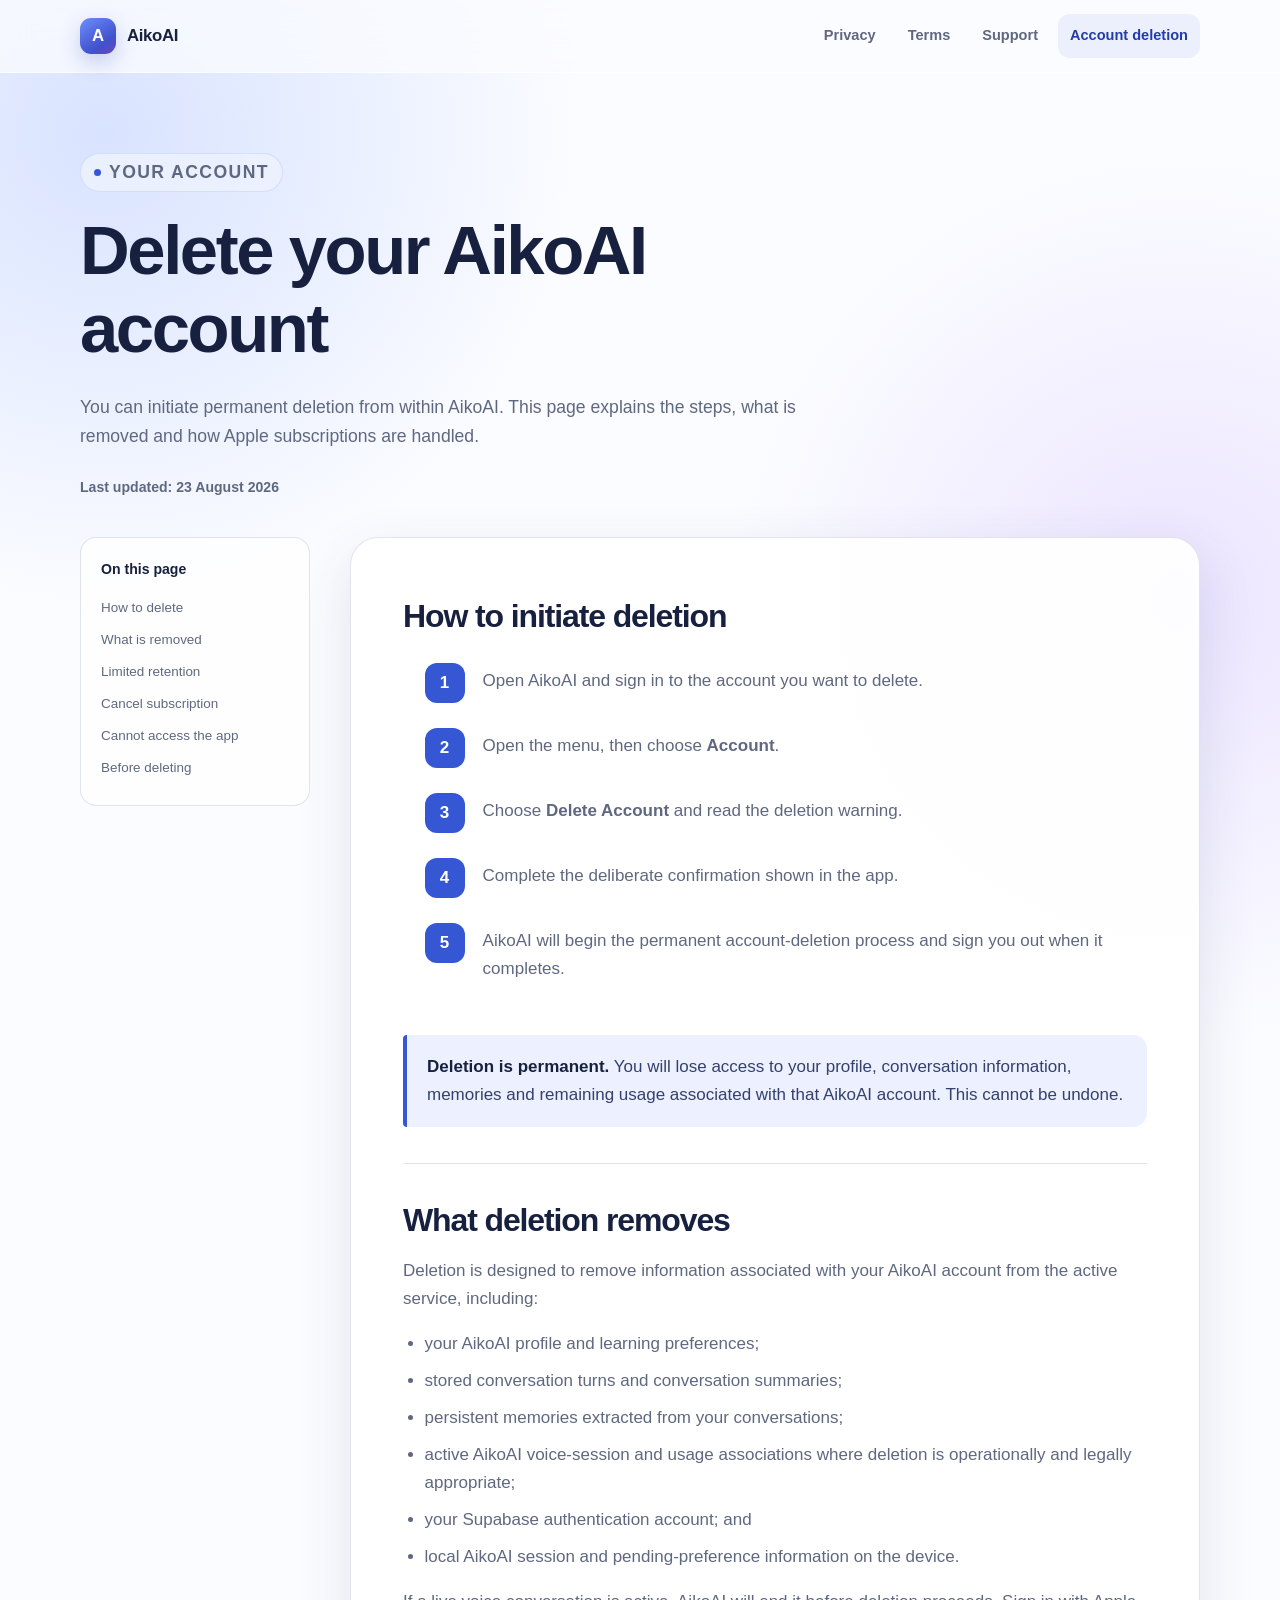
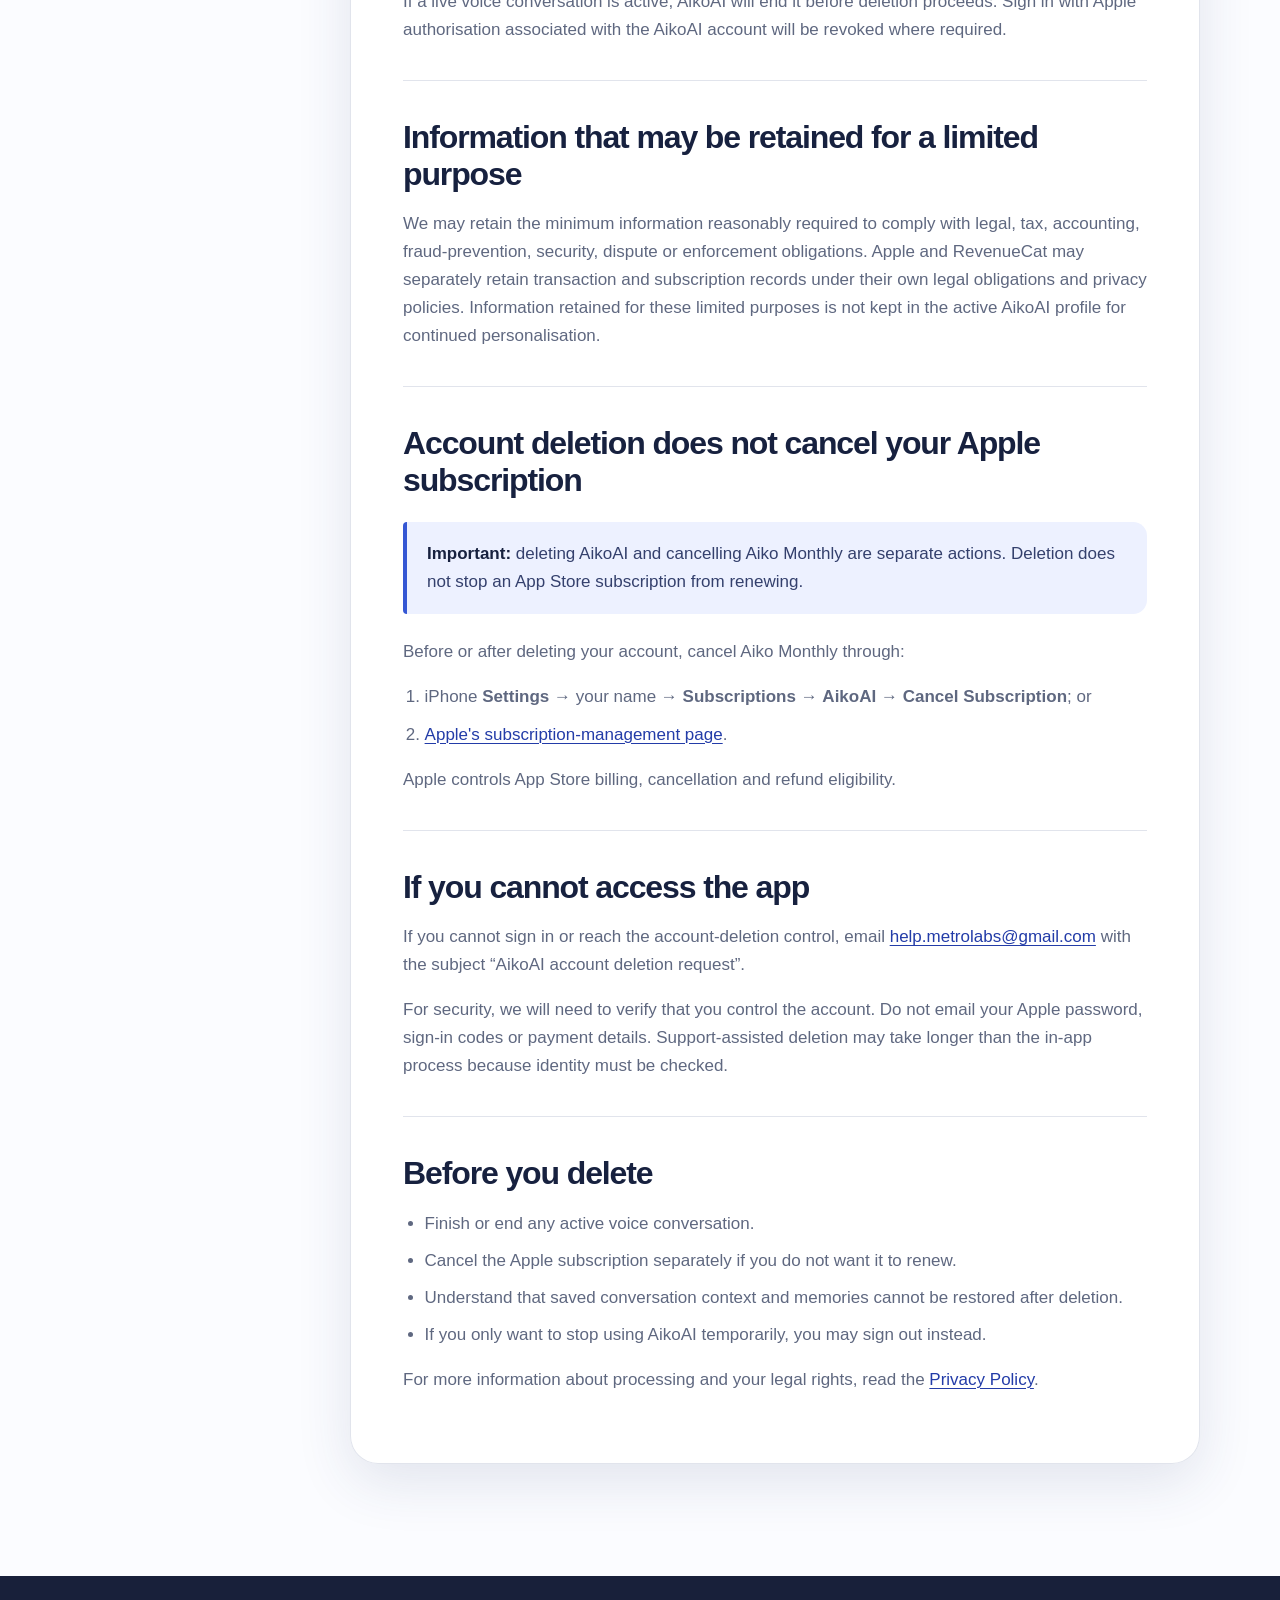
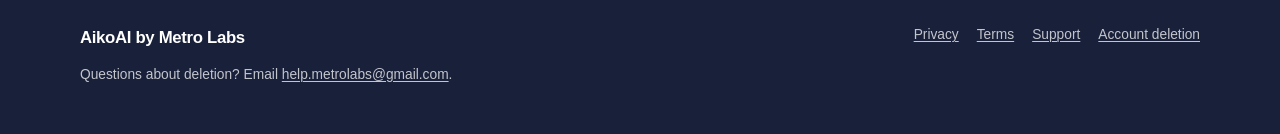
==== account-deletion/index.html @ 6e364ef8 "Add account-deletion/index.html" ====
<!doctype html>
<html lang="en-GB">
<head>
  <meta charset="utf-8">
  <meta name="viewport" content="width=device-width, initial-scale=1">
  <meta name="description" content="How to delete an AikoAI account and associated information.">
  <meta name="theme-color" content="#fbfcff">
  <title>Account deletion — AikoAI</title>
  <link rel="stylesheet" href="../assets/styles.css">
</head>
<body>
  <a class="skip-link" href="#main">Skip to main content</a>
  <header class="site-header"><div class="nav-wrap"><a class="brand" href="../" aria-label="AikoAI home"><span class="brand-mark" aria-hidden="true">A</span>AikoAI</a><nav class="site-nav" aria-label="Primary navigation"><a href="../privacy/">Privacy</a><a href="../terms/">Terms</a><a href="../support/">Support</a><a aria-current="page" href="./">Account deletion</a></nav></div></header>

  <main id="main" class="page-wrap">
    <header class="legal-hero"><p class="eyebrow">Your account</p><h1>Delete your AikoAI account</h1><p>You can initiate permanent deletion from within AikoAI. This page explains the steps, what is removed and how Apple subscriptions are handled.</p><span class="updated">Last updated: 23 August 2026</span></header>
    <div class="legal-layout">
      <nav class="contents" aria-label="Contents"><strong>On this page</strong><a href="#how">How to delete</a><a href="#removed">What is removed</a><a href="#retained">Limited retention</a><a href="#subscription">Cancel subscription</a><a href="#access">Cannot access the app</a><a href="#before">Before deleting</a></nav>
      <article class="legal-card">
        <section id="how"><h2>How to initiate deletion</h2><ol class="steps"><li>Open AikoAI and sign in to the account you want to delete.</li><li>Open the menu, then choose <strong>Account</strong>.</li><li>Choose <strong>Delete Account</strong> and read the deletion warning.</li><li>Complete the deliberate confirmation shown in the app.</li><li>AikoAI will begin the permanent account-deletion process and sign you out when it completes.</li></ol><div class="notice"><strong>Deletion is permanent.</strong> You will lose access to your profile, conversation information, memories and remaining usage associated with that AikoAI account. This cannot be undone.</div></section>

        <section id="removed"><h2>What deletion removes</h2><p>Deletion is designed to remove information associated with your AikoAI account from the active service, including:</p><ul><li>your AikoAI profile and learning preferences;</li><li>stored conversation turns and conversation summaries;</li><li>persistent memories extracted from your conversations;</li><li>active AikoAI voice-session and usage associations where deletion is operationally and legally appropriate;</li><li>your Supabase authentication account; and</li><li>local AikoAI session and pending-preference information on the device.</li></ul><p>If a live voice conversation is active, AikoAI will end it before deletion proceeds. Sign in with Apple authorisation associated with the AikoAI account will be revoked where required.</p></section>

        <section id="retained"><h2>Information that may be retained for a limited purpose</h2><p>We may retain the minimum information reasonably required to comply with legal, tax, accounting, fraud-prevention, security, dispute or enforcement obligations. Apple and RevenueCat may separately retain transaction and subscription records under their own legal obligations and privacy policies. Information retained for these limited purposes is not kept in the active AikoAI profile for continued personalisation.</p></section>

        <section id="subscription"><h2>Account deletion does not cancel your Apple subscription</h2><div class="notice"><strong>Important:</strong> deleting AikoAI and cancelling Aiko Monthly are separate actions. Deletion does not stop an App Store subscription from renewing.</div><p>Before or after deleting your account, cancel Aiko Monthly through:</p><ol><li>iPhone <strong>Settings</strong> → your name → <strong>Subscriptions</strong> → <strong>AikoAI</strong> → <strong>Cancel Subscription</strong>; or</li><li><a href="https://apps.apple.com/account/subscriptions">Apple's subscription-management page</a>.</li></ol><p>Apple controls App Store billing, cancellation and refund eligibility.</p></section>

        <section id="access"><h2>If you cannot access the app</h2><p>If you cannot sign in or reach the account-deletion control, email <a href="mailto:help.metrolabs@gmail.com?subject=AikoAI%20account%20deletion%20request">help.metrolabs@gmail.com</a> with the subject “AikoAI account deletion request”.</p><p>For security, we will need to verify that you control the account. Do not email your Apple password, sign-in codes or payment details. Support-assisted deletion may take longer than the in-app process because identity must be checked.</p></section>

        <section id="before"><h2>Before you delete</h2><ul><li>Finish or end any active voice conversation.</li><li>Cancel the Apple subscription separately if you do not want it to renew.</li><li>Understand that saved conversation context and memories cannot be restored after deletion.</li><li>If you only want to stop using AikoAI temporarily, you may sign out instead.</li></ul><p>For more information about processing and your legal rights, read the <a href="../privacy/">Privacy Policy</a>.</p></section>
      </article>
    </div>
  </main>
  <footer class="site-footer"><div class="page-wrap footer-grid"><div><a class="brand" href="../">AikoAI by Metro Labs</a><p>Questions about deletion? Email <a href="mailto:help.metrolabs@gmail.com">help.metrolabs@gmail.com</a>.</p></div><nav class="footer-links" aria-label="Footer navigation"><a href="../privacy/">Privacy</a><a href="../terms/">Terms</a><a href="../support/">Support</a><a href="./">Account deletion</a></nav></div></footer>
</body>
</html>
---- assets/styles.css ----
:root {
  color-scheme: light;
  --ink: #17213f;
  --muted: #5f6880;
  --blue: #3557d4;
  --blue-dark: #233ca8;
  --blue-soft: #edf1ff;
  --lavender: #f5f2ff;
  --surface: rgba(255, 255, 255, 0.88);
  --line: rgba(45, 63, 121, 0.14);
  --shadow: 0 18px 55px rgba(44, 54, 105, 0.12);
  --radius-large: 28px;
  --radius-medium: 20px;
  --page: 1120px;
}

* {
  box-sizing: border-box;
}

html {
  scroll-behavior: smooth;
  -webkit-text-size-adjust: 100%;
}

body {
  min-width: 320px;
  margin: 0;
  color: var(--ink);
  background:
    radial-gradient(circle at 8% 4%, rgba(188, 207, 255, 0.56), transparent 30rem),
    radial-gradient(circle at 92% 18%, rgba(218, 203, 255, 0.48), transparent 28rem),
    #fbfcff;
  font-family: -apple-system, BlinkMacSystemFont, "SF Pro Display", "SF Pro Text", "Segoe UI", sans-serif;
  font-size: 17px;
  line-height: 1.65;
  -webkit-font-smoothing: antialiased;
}

a {
  color: var(--blue-dark);
  text-decoration-thickness: 0.08em;
  text-underline-offset: 0.18em;
}

a:hover {
  color: var(--blue);
}

a:focus-visible,
button:focus-visible {
  outline: 3px solid rgba(53, 87, 212, 0.42);
  outline-offset: 4px;
  border-radius: 8px;
}

.skip-link {
  position: fixed;
  z-index: 100;
  top: 12px;
  left: 12px;
  padding: 10px 16px;
  color: #fff;
  background: var(--blue-dark);
  border-radius: 10px;
  transform: translateY(-160%);
}

.skip-link:focus {
  transform: translateY(0);
}

.site-header {
  position: sticky;
  z-index: 20;
  top: 0;
  border-bottom: 1px solid rgba(255, 255, 255, 0.7);
  background: rgba(251, 252, 255, 0.78);
  backdrop-filter: saturate(180%) blur(18px);
  -webkit-backdrop-filter: saturate(180%) blur(18px);
}

.nav-wrap,
.page-wrap {
  width: min(calc(100% - 40px), var(--page));
  margin-inline: auto;
}

.nav-wrap {
  display: flex;
  min-height: 72px;
  align-items: center;
  justify-content: space-between;
  gap: 24px;
}

.brand {
  display: inline-flex;
  align-items: center;
  gap: 11px;
  color: var(--ink);
  font-size: 1.05rem;
  font-weight: 760;
  letter-spacing: -0.02em;
  text-decoration: none;
}

.brand-mark {
  display: grid;
  width: 36px;
  height: 36px;
  place-items: center;
  color: #fff;
  background: linear-gradient(145deg, #6f8dff, #3f52cc 68%, #6d42c2);
  border-radius: 11px;
  box-shadow: 0 8px 20px rgba(61, 81, 195, 0.25);
}

.brand-mark svg {
  width: 20px;
  height: 20px;
}

.site-nav {
  display: flex;
  flex-wrap: wrap;
  align-items: center;
  justify-content: flex-end;
  gap: 8px;
}

.site-nav a {
  min-height: 44px;
  padding: 9px 12px;
  color: var(--muted);
  border-radius: 12px;
  font-size: 0.91rem;
  font-weight: 650;
  text-decoration: none;
}

.site-nav a:hover,
.site-nav a[aria-current="page"] {
  color: var(--blue-dark);
  background: rgba(53, 87, 212, 0.08);
}

.hero {
  padding: 104px 0 72px;
  text-align: center;
}

.eyebrow {
  display: inline-flex;
  align-items: center;
  gap: 8px;
  margin: 0 0 20px;
  padding: 7px 13px;
  color: var(--blue-dark);
  background: rgba(237, 241, 255, 0.9);
  border: 1px solid rgba(53, 87, 212, 0.12);
  border-radius: 999px;
  font-size: 0.78rem;
  font-weight: 760;
  letter-spacing: 0.08em;
  line-height: 1.3;
  text-transform: uppercase;
}

.eyebrow::before {
  width: 7px;
  height: 7px;
  background: var(--blue);
  border-radius: 50%;
  content: "";
}

h1,
h2,
h3 {
  margin-top: 0;
  line-height: 1.14;
  letter-spacing: -0.035em;
}

h1 {
  max-width: 850px;
  margin-right: auto;
  margin-bottom: 24px;
  margin-left: auto;
  font-size: clamp(2.75rem, 7vw, 5.25rem);
  font-weight: 820;
}

h2 {
  margin-bottom: 18px;
  font-size: clamp(1.9rem, 4vw, 3rem);
  font-weight: 790;
}

h3 {
  margin-bottom: 10px;
  font-size: 1.24rem;
  font-weight: 740;
}

.hero-copy {
  max-width: 720px;
  margin: 0 auto 32px;
  color: var(--muted);
  font-size: clamp(1.08rem, 2.1vw, 1.3rem);
}

.button-row {
  display: flex;
  flex-wrap: wrap;
  justify-content: center;
  gap: 12px;
}

.button {
  display: inline-flex;
  min-height: 48px;
  align-items: center;
  justify-content: center;
  padding: 11px 19px;
  border: 1px solid transparent;
  border-radius: 14px;
  font-weight: 720;
  text-decoration: none;
  transition: transform 160ms ease, box-shadow 160ms ease, background 160ms ease;
}

.button:hover {
  transform: translateY(-1px);
}

.button-primary {
  color: #fff;
  background: linear-gradient(145deg, #4869e8, #3048bc);
  box-shadow: 0 12px 30px rgba(49, 73, 188, 0.26);
}

.button-primary:hover {
  color: #fff;
  box-shadow: 0 15px 34px rgba(49, 73, 188, 0.32);
}

.button-secondary {
  color: var(--ink);
  background: rgba(255, 255, 255, 0.78);
  border-color: var(--line);
}

.trust-strip {
  display: grid;
  margin: 0 0 88px;
  padding: 24px;
  grid-template-columns: repeat(3, 1fr);
  background: var(--surface);
  border: 1px solid var(--line);
  border-radius: var(--radius-medium);
  box-shadow: 0 12px 35px rgba(50, 60, 110, 0.07);
}

.trust-item {
  padding: 5px 24px;
  text-align: center;
}

.trust-item + .trust-item {
  border-left: 1px solid var(--line);
}

.trust-item strong,
.trust-item span {
  display: block;
}

.trust-item strong {
  margin-bottom: 2px;
  font-size: 1.02rem;
}

.trust-item span {
  color: var(--muted);
  font-size: 0.88rem;
}

.section {
  padding: 40px 0 88px;
}

.section-heading {
  max-width: 700px;
  margin-bottom: 32px;
}

.section-heading p,
.card p,
.legal-card p,
.legal-card li,
.contact-panel p {
  color: var(--muted);
}

.card-grid {
  display: grid;
  grid-template-columns: repeat(2, minmax(0, 1fr));
  gap: 18px;
}

.card {
  display: flex;
  min-height: 230px;
  flex-direction: column;
  padding: 28px;
  background: var(--surface);
  border: 1px solid var(--line);
  border-radius: var(--radius-medium);
  box-shadow: 0 12px 34px rgba(48, 61, 117, 0.06);
  transition: transform 180ms ease, box-shadow 180ms ease;
}

.card:hover {
  transform: translateY(-3px);
  box-shadow: var(--shadow);
}

.card-icon {
  display: grid;
  width: 44px;
  height: 44px;
  margin-bottom: 22px;
  place-items: center;
  color: var(--blue-dark);
  background: var(--blue-soft);
  border-radius: 13px;
  font-size: 1.2rem;
  font-weight: 800;
}

.card p {
  margin: 0 0 20px;
}

.card-link {
  margin-top: auto;
  font-weight: 700;
}

.feature-grid {
  display: grid;
  grid-template-columns: repeat(3, minmax(0, 1fr));
  gap: 18px;
}

.feature {
  padding: 24px;
  background: rgba(245, 242, 255, 0.7);
  border: 1px solid rgba(94, 72, 168, 0.1);
  border-radius: var(--radius-medium);
}

.feature p {
  margin-bottom: 0;
  color: var(--muted);
}

.contact-panel {
  display: grid;
  padding: 40px;
  grid-template-columns: 1.5fr auto;
  align-items: center;
  gap: 32px;
  color: #fff;
  background: linear-gradient(135deg, #2f49b7, #5b4bc0);
  border-radius: var(--radius-large);
  box-shadow: 0 20px 54px rgba(55, 65, 154, 0.24);
}

.contact-panel h2,
.contact-panel p {
  color: #fff;
}

.contact-panel p {
  margin-bottom: 0;
  opacity: 0.82;
}

.contact-panel .button {
  color: var(--blue-dark);
  background: #fff;
}

.legal-hero {
  padding: 80px 0 36px;
}

.legal-hero h1 {
  max-width: 800px;
  margin-left: 0;
  font-size: clamp(2.5rem, 6vw, 4.3rem);
}

.legal-hero p {
  max-width: 720px;
  color: var(--muted);
  font-size: 1.1rem;
}

.updated {
  display: inline-block;
  margin-top: 8px;
  color: var(--muted);
  font-size: 0.88rem;
  font-weight: 650;
}

.legal-layout {
  display: grid;
  padding-bottom: 96px;
  grid-template-columns: 230px minmax(0, 1fr);
  align-items: start;
  gap: 40px;
}

.contents {
  position: sticky;
  top: 96px;
  padding: 20px;
  background: rgba(255, 255, 255, 0.74);
  border: 1px solid var(--line);
  border-radius: 16px;
}

.contents strong {
  display: block;
  margin-bottom: 10px;
  font-size: 0.88rem;
}

.contents a {
  display: block;
  padding: 5px 0;
  color: var(--muted);
  font-size: 0.84rem;
  text-decoration: none;
}

.contents a:hover {
  color: var(--blue-dark);
}

.legal-card {
  padding: clamp(24px, 5vw, 52px);
  background: rgba(255, 255, 255, 0.9);
  border: 1px solid var(--line);
  border-radius: var(--radius-large);
  box-shadow: var(--shadow);
}

.legal-card section {
  padding-top: 8px;
  scroll-margin-top: 96px;
}

.legal-card section + section {
  margin-top: 36px;
  padding-top: 38px;
  border-top: 1px solid var(--line);
}

.legal-card h2 {
  font-size: clamp(1.55rem, 3vw, 2rem);
}

.legal-card h3 {
  margin-top: 28px;
  font-size: 1.08rem;
  letter-spacing: -0.015em;
}

.legal-card ul,
.legal-card ol {
  padding-left: 1.35rem;
}

.legal-card li + li {
  margin-top: 9px;
}

.notice {
  margin: 24px 0;
  padding: 18px 20px;
  color: #34406d;
  background: var(--blue-soft);
  border-left: 4px solid var(--blue);
  border-radius: 4px 14px 14px 4px;
}

.notice strong {
  color: var(--ink);
}

.steps {
  margin: 28px 0;
  padding: 0;
  list-style: none;
  counter-reset: steps;
}

.steps li {
  position: relative;
  min-height: 48px;
  padding: 4px 0 24px 58px;
  counter-increment: steps;
}

.steps li::before {
  position: absolute;
  top: 0;
  left: 0;
  display: grid;
  width: 40px;
  height: 40px;
  place-items: center;
  color: #fff;
  background: var(--blue);
  border-radius: 12px;
  content: counter(steps);
  font-weight: 760;
}

.support-grid {
  display: grid;
  grid-template-columns: repeat(2, minmax(0, 1fr));
  gap: 16px;
}

.support-item {
  padding: 22px;
  background: #f8f9ff;
  border: 1px solid var(--line);
  border-radius: 16px;
}

.support-item p {
  margin-bottom: 0;
}

.site-footer {
  margin-top: 16px;
  padding: 48px 0;
  background: #18203a;
}

.footer-grid {
  display: grid;
  grid-template-columns: 1.4fr auto;
  gap: 40px;
}

.site-footer,
.site-footer a {
  color: rgba(255, 255, 255, 0.74);
}

.site-footer .brand {
  margin-bottom: 12px;
  color: #fff;
}

.site-footer p {
  max-width: 650px;
  margin: 0;
  font-size: 0.86rem;
}

.footer-links {
  display: flex;
  flex-wrap: wrap;
  justify-content: flex-end;
  gap: 8px 18px;
}

.footer-links a {
  font-size: 0.86rem;
}

.error-page {
  display: grid;
  min-height: calc(100vh - 73px);
  place-items: center;
  padding: 48px 20px;
  text-align: center;
}

.error-page h1 {
  margin-bottom: 12px;
  font-size: clamp(4rem, 15vw, 8rem);
}

.error-page p {
  max-width: 520px;
  margin: 0 auto 28px;
  color: var(--muted);
}

.visually-hidden {
  position: absolute !important;
  width: 1px !important;
  height: 1px !important;
  padding: 0 !important;
  margin: -1px !important;
  overflow: hidden !important;
  clip: rect(0, 0, 0, 0) !important;
  white-space: nowrap !important;
  border: 0 !important;
}

@media (max-width: 820px) {
  .nav-wrap {
    min-height: auto;
    padding: 14px 0;
    align-items: flex-start;
  }

  .site-nav {
    max-width: 58%;
  }

  .site-nav a {
    min-height: 40px;
    padding: 7px 9px;
    font-size: 0.8rem;
  }

  .hero {
    padding-top: 72px;
  }

  .feature-grid,
  .legal-layout {
    grid-template-columns: 1fr;
  }

  .contents {
    position: static;
  }

  .contact-panel {
    grid-template-columns: 1fr;
  }
}

@media (max-width: 620px) {
  body {
    font-size: 16px;
  }

  .nav-wrap,
  .page-wrap {
    width: min(calc(100% - 28px), var(--page));
  }

  .nav-wrap {
    display: block;
  }

  .site-nav {
    max-width: none;
    margin-top: 10px;
    justify-content: flex-start;
  }

  .site-nav a {
    min-height: 44px;
  }

  .hero {
    padding: 58px 0 48px;
  }

  .trust-strip,
  .card-grid,
  .support-grid,
  .footer-grid {
    grid-template-columns: 1fr;
  }

  .trust-item + .trust-item {
    border-top: 1px solid var(--line);
    border-left: 0;
  }

  .trust-item {
    padding: 16px;
  }

  .card,
  .legal-card,
  .contact-panel {
    border-radius: 20px;
  }

  .footer-links {
    justify-content: flex-start;
  }
}

@media (prefers-reduced-motion: reduce) {
  html {
    scroll-behavior: auto;
  }

  *,
  *::before,
  *::after {
    scroll-behavior: auto !important;
    transition-duration: 0.01ms !important;
    animation-duration: 0.01ms !important;
    animation-iteration-count: 1 !important;
  }
}

@media print {
  body {
    background: #fff;
    color: #000;
    font-size: 11pt;
  }

  .site-header,
  .site-footer,
  .contents,
  .button-row {
    display: none;
  }

  .legal-layout {
    display: block;
  }

  .legal-card {
    padding: 0;
    border: 0;
    box-shadow: none;
  }
}
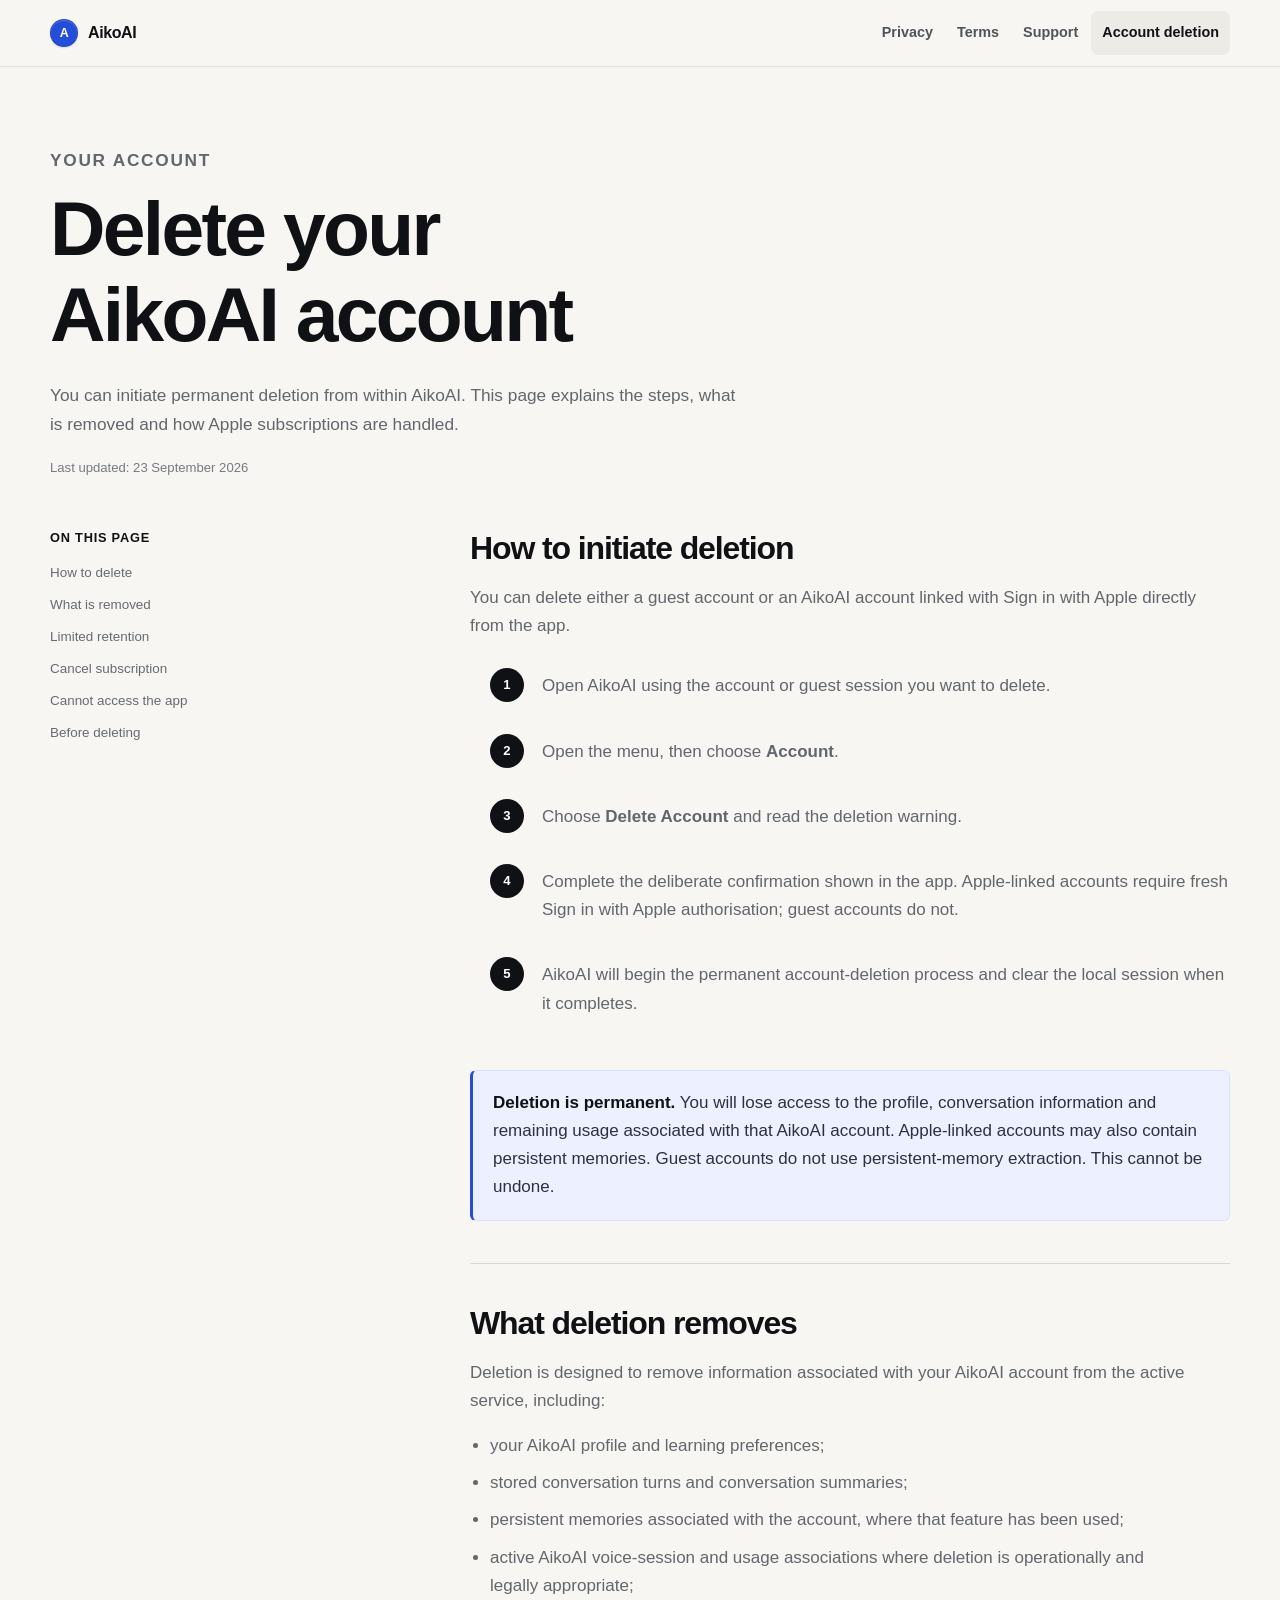
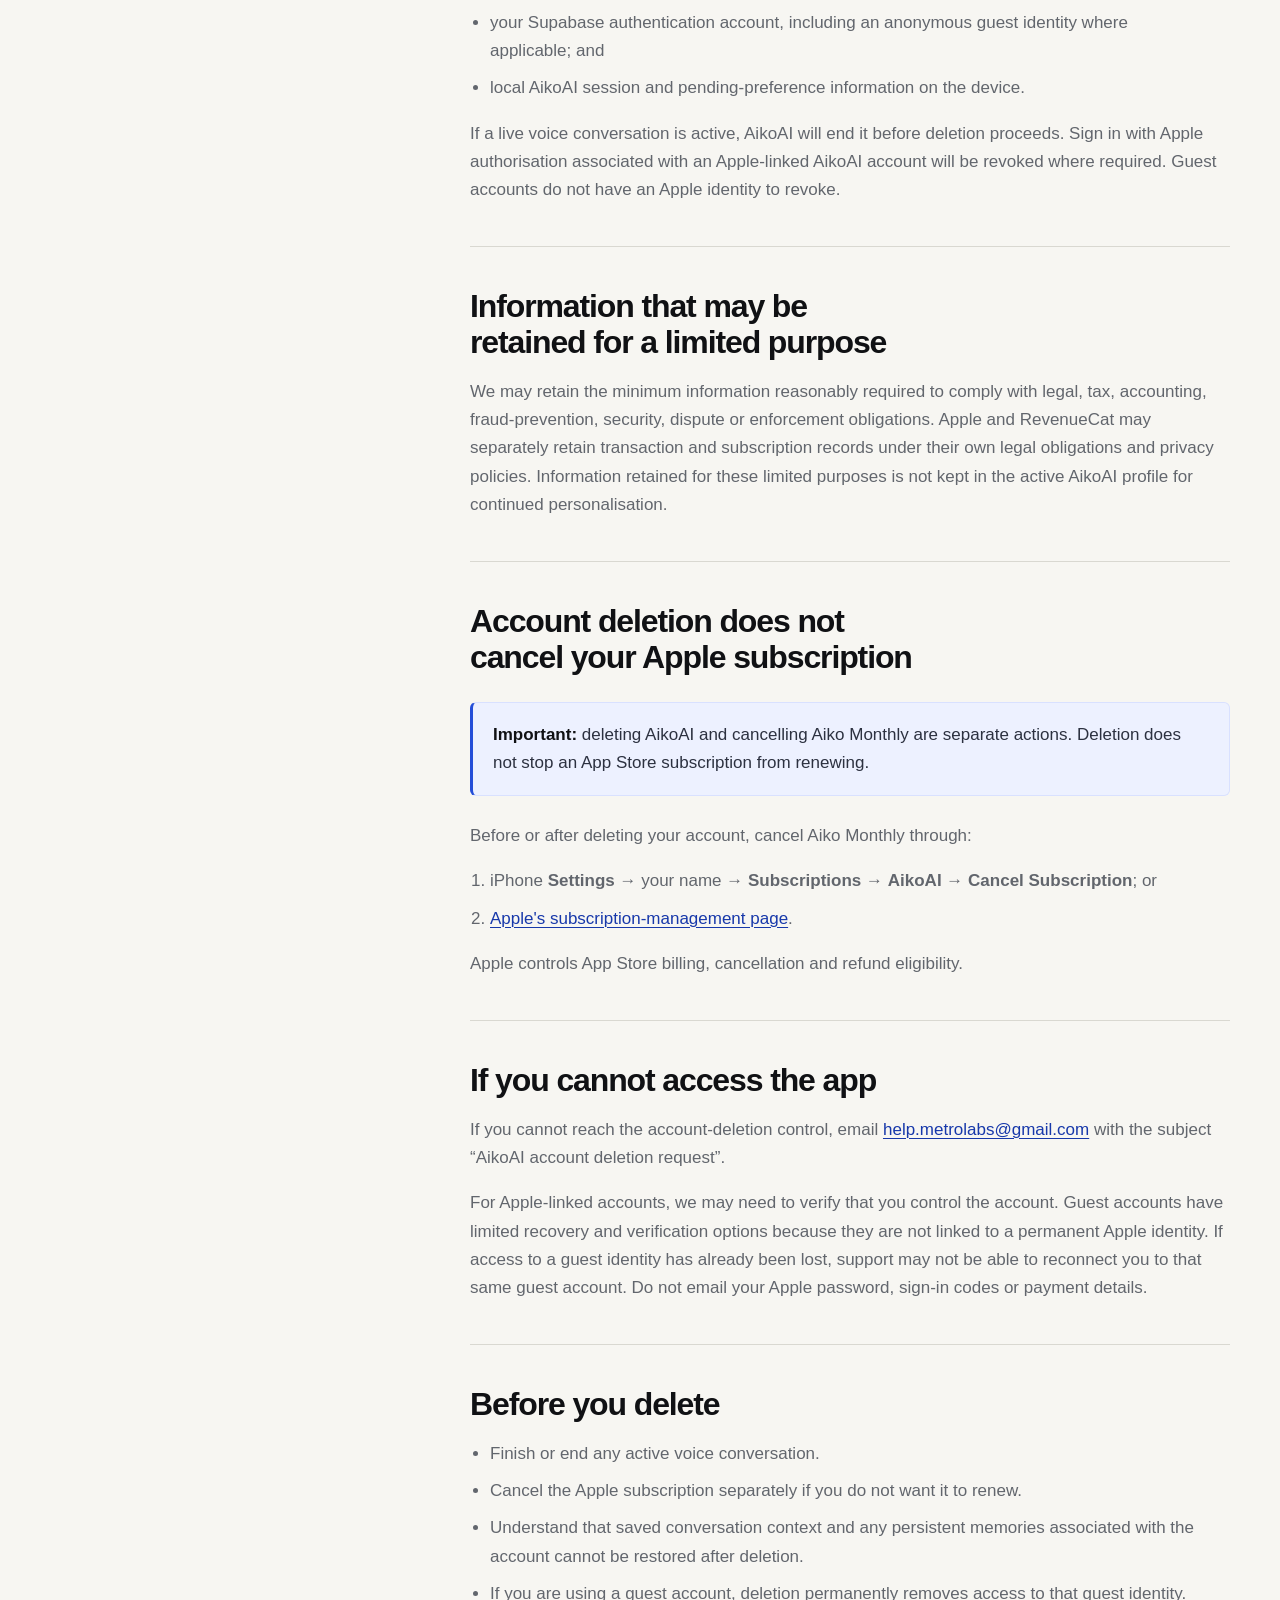
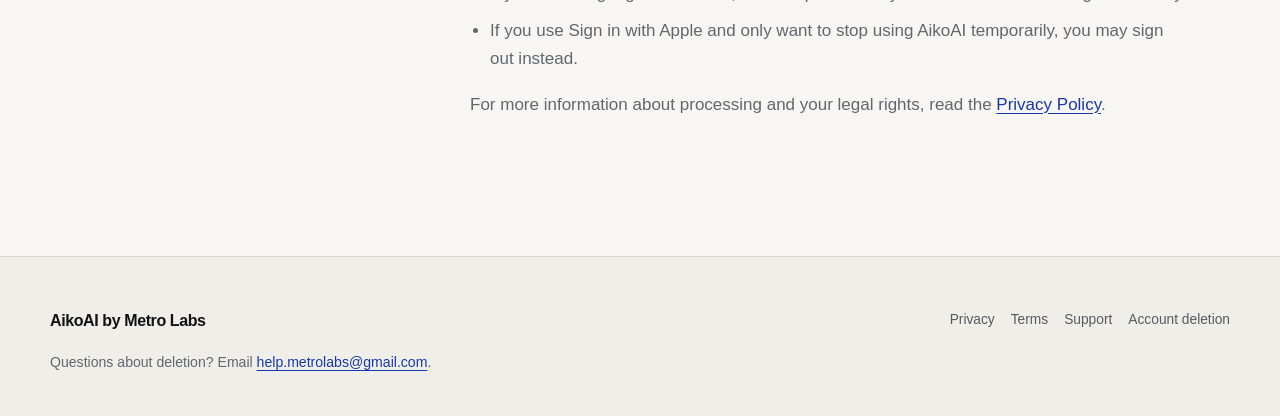
==== commit d44ebdca: "Fix guest access legal copy" ====
--- a/account-deletion/index.html
+++ b/account-deletion/index.html
@@ -13,21 +13,21 @@
   <header class="site-header"><div class="nav-wrap"><a class="brand" href="../" aria-label="AikoAI home"><span class="brand-mark" aria-hidden="true">A</span>AikoAI</a><nav class="site-nav" aria-label="Primary navigation"><a href="../privacy/">Privacy</a><a href="../terms/">Terms</a><a href="../support/">Support</a><a aria-current="page" href="./">Account deletion</a></nav></div></header>
 
   <main id="main" class="page-wrap">
-    <header class="legal-hero"><p class="eyebrow">Your account</p><h1>Delete your AikoAI account</h1><p>You can initiate permanent deletion from within AikoAI. This page explains the steps, what is removed and how Apple subscriptions are handled.</p><span class="updated">Last updated: 23 August 2026</span></header>
+    <header class="legal-hero"><p class="eyebrow">Your account</p><h1>Delete your AikoAI account</h1><p>You can initiate permanent deletion from within AikoAI. This page explains the steps, what is removed and how Apple subscriptions are handled.</p><span class="updated">Last updated: 23 September 2026</span></header>
     <div class="legal-layout">
       <nav class="contents" aria-label="Contents"><strong>On this page</strong><a href="#how">How to delete</a><a href="#removed">What is removed</a><a href="#retained">Limited retention</a><a href="#subscription">Cancel subscription</a><a href="#access">Cannot access the app</a><a href="#before">Before deleting</a></nav>
       <article class="legal-card">
-        <section id="how"><h2>How to initiate deletion</h2><ol class="steps"><li>Open AikoAI and sign in to the account you want to delete.</li><li>Open the menu, then choose <strong>Account</strong>.</li><li>Choose <strong>Delete Account</strong> and read the deletion warning.</li><li>Complete the deliberate confirmation shown in the app.</li><li>AikoAI will begin the permanent account-deletion process and sign you out when it completes.</li></ol><div class="notice"><strong>Deletion is permanent.</strong> You will lose access to your profile, conversation information, memories and remaining usage associated with that AikoAI account. This cannot be undone.</div></section>
+        <section id="how"><h2>How to initiate deletion</h2><p>You can delete either a guest account or an AikoAI account linked with Sign in with Apple directly from the app.</p><ol class="steps"><li>Open AikoAI using the account or guest session you want to delete.</li><li>Open the menu, then choose <strong>Account</strong>.</li><li>Choose <strong>Delete Account</strong> and read the deletion warning.</li><li>Complete the deliberate confirmation shown in the app. Apple-linked accounts require fresh Sign in with Apple authorisation; guest accounts do not.</li><li>AikoAI will begin the permanent account-deletion process and clear the local session when it completes.</li></ol><div class="notice"><strong>Deletion is permanent.</strong> You will lose access to the profile, conversation information and remaining usage associated with that AikoAI account. Apple-linked accounts may also contain persistent memories. Guest accounts do not use persistent-memory extraction. This cannot be undone.</div></section>
 
-        <section id="removed"><h2>What deletion removes</h2><p>Deletion is designed to remove information associated with your AikoAI account from the active service, including:</p><ul><li>your AikoAI profile and learning preferences;</li><li>stored conversation turns and conversation summaries;</li><li>persistent memories extracted from your conversations;</li><li>active AikoAI voice-session and usage associations where deletion is operationally and legally appropriate;</li><li>your Supabase authentication account; and</li><li>local AikoAI session and pending-preference information on the device.</li></ul><p>If a live voice conversation is active, AikoAI will end it before deletion proceeds. Sign in with Apple authorisation associated with the AikoAI account will be revoked where required.</p></section>
+        <section id="removed"><h2>What deletion removes</h2><p>Deletion is designed to remove information associated with your AikoAI account from the active service, including:</p><ul><li>your AikoAI profile and learning preferences;</li><li>stored conversation turns and conversation summaries;</li><li>persistent memories associated with the account, where that feature has been used;</li><li>active AikoAI voice-session and usage associations where deletion is operationally and legally appropriate;</li><li>your Supabase authentication account, including an anonymous guest identity where applicable; and</li><li>local AikoAI session and pending-preference information on the device.</li></ul><p>If a live voice conversation is active, AikoAI will end it before deletion proceeds. Sign in with Apple authorisation associated with an Apple-linked AikoAI account will be revoked where required. Guest accounts do not have an Apple identity to revoke.</p></section>
 
         <section id="retained"><h2>Information that may be retained for a limited purpose</h2><p>We may retain the minimum information reasonably required to comply with legal, tax, accounting, fraud-prevention, security, dispute or enforcement obligations. Apple and RevenueCat may separately retain transaction and subscription records under their own legal obligations and privacy policies. Information retained for these limited purposes is not kept in the active AikoAI profile for continued personalisation.</p></section>
 
         <section id="subscription"><h2>Account deletion does not cancel your Apple subscription</h2><div class="notice"><strong>Important:</strong> deleting AikoAI and cancelling Aiko Monthly are separate actions. Deletion does not stop an App Store subscription from renewing.</div><p>Before or after deleting your account, cancel Aiko Monthly through:</p><ol><li>iPhone <strong>Settings</strong> → your name → <strong>Subscriptions</strong> → <strong>AikoAI</strong> → <strong>Cancel Subscription</strong>; or</li><li><a href="https://apps.apple.com/account/subscriptions">Apple's subscription-management page</a>.</li></ol><p>Apple controls App Store billing, cancellation and refund eligibility.</p></section>
 
-        <section id="access"><h2>If you cannot access the app</h2><p>If you cannot sign in or reach the account-deletion control, email <a href="mailto:help.metrolabs@gmail.com?subject=AikoAI%20account%20deletion%20request">help.metrolabs@gmail.com</a> with the subject “AikoAI account deletion request”.</p><p>For security, we will need to verify that you control the account. Do not email your Apple password, sign-in codes or payment details. Support-assisted deletion may take longer than the in-app process because identity must be checked.</p></section>
+        <section id="access"><h2>If you cannot access the app</h2><p>If you cannot reach the account-deletion control, email <a href="mailto:help.metrolabs@gmail.com?subject=AikoAI%20account%20deletion%20request">help.metrolabs@gmail.com</a> with the subject “AikoAI account deletion request”.</p><p>For Apple-linked accounts, we may need to verify that you control the account. Guest accounts have limited recovery and verification options because they are not linked to a permanent Apple identity. If access to a guest identity has already been lost, support may not be able to reconnect you to that same guest account. Do not email your Apple password, sign-in codes or payment details.</p></section>
 
-        <section id="before"><h2>Before you delete</h2><ul><li>Finish or end any active voice conversation.</li><li>Cancel the Apple subscription separately if you do not want it to renew.</li><li>Understand that saved conversation context and memories cannot be restored after deletion.</li><li>If you only want to stop using AikoAI temporarily, you may sign out instead.</li></ul><p>For more information about processing and your legal rights, read the <a href="../privacy/">Privacy Policy</a>.</p></section>
+        <section id="before"><h2>Before you delete</h2><ul><li>Finish or end any active voice conversation.</li><li>Cancel the Apple subscription separately if you do not want it to renew.</li><li>Understand that saved conversation context and any persistent memories associated with the account cannot be restored after deletion.</li><li>If you are using a guest account, deletion permanently removes access to that guest identity.</li><li>If you use Sign in with Apple and only want to stop using AikoAI temporarily, you may sign out instead.</li></ul><p>For more information about processing and your legal rights, read the <a href="../privacy/">Privacy Policy</a>.</p></section>
       </article>
     </div>
   </main>
--- a/assets/styles.css
+++ b/assets/styles.css
@@ -1,83 +1,85 @@
 :root {
   color-scheme: light;
-  --ink: #17213f;
-  --muted: #5f6880;
-  --blue: #3557d4;
-  --blue-dark: #233ca8;
-  --blue-soft: #edf1ff;
-  --lavender: #f5f2ff;
-  --surface: rgba(255, 255, 255, 0.88);
-  --line: rgba(45, 63, 121, 0.14);
-  --shadow: 0 18px 55px rgba(44, 54, 105, 0.12);
-  --radius-large: 28px;
-  --radius-medium: 20px;
-  --page: 1120px;
-}
-
-* {
-  box-sizing: border-box;
-}
+  --bg: #f7f6f2;
+  --surface: #ffffff;
+  --ink: #101114;
+  --muted: #62666d;
+  --soft: #ecebe5;
+  --line: #d9d8d1;
+  --accent: #244ed8;
+  --accent-strong: #1738aa;
+  --accent-soft: #edf1ff;
+  --danger-soft: #fff3f1;
+  --page: 1180px;
+  --measure: 760px;
+  --radius: 10px;
+  --shadow: 0 1px 2px rgba(16, 17, 20, 0.05), 0 12px 34px rgba(16, 17, 20, 0.06);
+}
+
+* { box-sizing: border-box; }
 
 html {
   scroll-behavior: smooth;
   -webkit-text-size-adjust: 100%;
+  background: var(--bg);
 }
 
 body {
   min-width: 320px;
   margin: 0;
   color: var(--ink);
-  background:
-    radial-gradient(circle at 8% 4%, rgba(188, 207, 255, 0.56), transparent 30rem),
-    radial-gradient(circle at 92% 18%, rgba(218, 203, 255, 0.48), transparent 28rem),
-    #fbfcff;
-  font-family: -apple-system, BlinkMacSystemFont, "SF Pro Display", "SF Pro Text", "Segoe UI", sans-serif;
+  background: var(--bg);
+  font-family: -apple-system, BlinkMacSystemFont, "SF Pro Text", "Segoe UI", sans-serif;
   font-size: 17px;
-  line-height: 1.65;
+  line-height: 1.66;
   -webkit-font-smoothing: antialiased;
+  text-rendering: optimizeLegibility;
 }
 
 a {
-  color: var(--blue-dark);
-  text-decoration-thickness: 0.08em;
-  text-underline-offset: 0.18em;
-}
-
-a:hover {
-  color: var(--blue);
-}
+  color: var(--accent-strong);
+  text-decoration-thickness: .07em;
+  text-underline-offset: .18em;
+  touch-action: manipulation;
+  -webkit-tap-highlight-color: rgba(36, 78, 216, .14);
+}
+
+a:hover { color: var(--accent); }
 
 a:focus-visible,
-button:focus-visible {
-  outline: 3px solid rgba(53, 87, 212, 0.42);
-  outline-offset: 4px;
-  border-radius: 8px;
-}
+button:focus-visible,
+[tabindex]:focus-visible {
+  outline: 3px solid rgba(36, 78, 216, .42);
+  outline-offset: 3px;
+  border-radius: 4px;
+}
+
+::selection { background: #dce4ff; }
 
 .skip-link {
   position: fixed;
-  z-index: 100;
-  top: 12px;
-  left: 12px;
-  padding: 10px 16px;
+  z-index: 1000;
+  top: max(12px, env(safe-area-inset-top));
+  left: max(12px, env(safe-area-inset-left));
+  padding: 10px 14px;
   color: #fff;
-  background: var(--blue-dark);
-  border-radius: 10px;
+  background: var(--ink);
+  border-radius: 6px;
   transform: translateY(-160%);
-}
-
-.skip-link:focus {
-  transform: translateY(0);
-}
+  transition: transform 120ms ease-out;
+}
+
+.skip-link:focus { transform: translateY(0); }
 
 .site-header {
   position: sticky;
-  z-index: 20;
+  z-index: 40;
   top: 0;
-  border-bottom: 1px solid rgba(255, 255, 255, 0.7);
-  background: rgba(251, 252, 255, 0.78);
-  backdrop-filter: saturate(180%) blur(18px);
-  -webkit-backdrop-filter: saturate(180%) blur(18px);
+  padding-top: env(safe-area-inset-top);
+  background: rgba(247, 246, 242, .94);
+  border-bottom: 1px solid rgba(16, 17, 20, .09);
+  backdrop-filter: blur(14px) saturate(130%);
+  -webkit-backdrop-filter: blur(14px) saturate(130%);
 }
 
 .nav-wrap,
@@ -88,7 +90,7 @@
 
 .nav-wrap {
   display: flex;
-  min-height: 72px;
+  min-height: 66px;
   align-items: center;
   justify-content: space-between;
   gap: 24px;
@@ -96,413 +98,374 @@
 
 .brand {
   display: inline-flex;
+  min-height: 44px;
   align-items: center;
-  gap: 11px;
-  color: var(--ink);
-  font-size: 1.05rem;
+  gap: 10px;
+  color: var(--ink);
+  font-size: 1rem;
   font-weight: 760;
-  letter-spacing: -0.02em;
+  letter-spacing: -.025em;
   text-decoration: none;
-}
+  white-space: nowrap;
+}
+
+.brand:hover { color: var(--ink); }
 
 .brand-mark {
   display: grid;
-  width: 36px;
-  height: 36px;
+  width: 28px;
+  height: 28px;
+  flex: 0 0 28px;
   place-items: center;
   color: #fff;
-  background: linear-gradient(145deg, #6f8dff, #3f52cc 68%, #6d42c2);
-  border-radius: 11px;
-  box-shadow: 0 8px 20px rgba(61, 81, 195, 0.25);
-}
-
-.brand-mark svg {
-  width: 20px;
-  height: 20px;
-}
+  background: var(--accent);
+  border: 1px solid rgba(0, 0, 0, .08);
+  border-radius: 50%;
+  box-shadow: 0 1px 2px rgba(16, 17, 20, .12), inset 0 1px 0 rgba(255, 255, 255, .2);
+  font-size: .78rem;
+  font-weight: 800;
+}
+
+.brand-mark svg { width: 16px; height: 16px; }
 
 .site-nav {
   display: flex;
+  min-width: 0;
   flex-wrap: wrap;
   align-items: center;
   justify-content: flex-end;
-  gap: 8px;
+  gap: 2px;
 }
 
 .site-nav a {
+  display: inline-flex;
   min-height: 44px;
-  padding: 9px 12px;
-  color: var(--muted);
-  border-radius: 12px;
-  font-size: 0.91rem;
-  font-weight: 650;
+  align-items: center;
+  padding: 8px 11px;
+  color: #50545b;
+  border-radius: 7px;
+  font-size: .9rem;
+  font-weight: 620;
   text-decoration: none;
+  transition: color 120ms ease, background-color 120ms ease;
 }
 
 .site-nav a:hover,
 .site-nav a[aria-current="page"] {
-  color: var(--blue-dark);
-  background: rgba(53, 87, 212, 0.08);
+  color: var(--ink);
+  background: #ecebe6;
 }
 
 .hero {
-  padding: 104px 0 72px;
-  text-align: center;
+  max-width: 900px;
+  padding: 112px 0 82px;
+  margin-inline: auto;
+  text-align: left;
 }
 
 .eyebrow {
-  display: inline-flex;
-  align-items: center;
-  gap: 8px;
-  margin: 0 0 20px;
-  padding: 7px 13px;
-  color: var(--blue-dark);
-  background: rgba(237, 241, 255, 0.9);
-  border: 1px solid rgba(53, 87, 212, 0.12);
-  border-radius: 999px;
-  font-size: 0.78rem;
+  display: block;
+  margin: 0 0 18px;
+  padding: 0;
+  color: var(--accent-strong);
+  background: transparent;
+  border: 0;
+  border-radius: 0;
+  font-size: .78rem;
   font-weight: 760;
-  letter-spacing: 0.08em;
+  letter-spacing: .1em;
   line-height: 1.3;
   text-transform: uppercase;
 }
 
-.eyebrow::before {
-  width: 7px;
-  height: 7px;
-  background: var(--blue);
-  border-radius: 50%;
-  content: "";
-}
-
-h1,
-h2,
+.eyebrow::before { display: none; }
+
+h1, h2, h3 {
+  margin-top: 0;
+  color: var(--ink);
+  line-height: 1.12;
+  letter-spacing: -.035em;
+  text-wrap: balance;
+}
+
+h1 {
+  max-width: 900px;
+  margin: 0 0 24px;
+  font-size: clamp(3rem, 7.5vw, 6.2rem);
+  font-weight: 760;
+}
+
+h2 {
+  margin-bottom: 16px;
+  font-size: clamp(1.75rem, 3vw, 2.55rem);
+  font-weight: 730;
+}
+
 h3 {
-  margin-top: 0;
-  line-height: 1.14;
-  letter-spacing: -0.035em;
-}
-
-h1 {
-  max-width: 850px;
-  margin-right: auto;
-  margin-bottom: 24px;
-  margin-left: auto;
-  font-size: clamp(2.75rem, 7vw, 5.25rem);
-  font-weight: 820;
-}
-
-h2 {
-  margin-bottom: 18px;
-  font-size: clamp(1.9rem, 4vw, 3rem);
-  font-weight: 790;
-}
-
-h3 {
-  margin-bottom: 10px;
-  font-size: 1.24rem;
-  font-weight: 740;
-}
+  margin-bottom: 8px;
+  font-size: 1.08rem;
+  font-weight: 720;
+  letter-spacing: -.02em;
+}
+
+p, li { text-wrap: pretty; }
 
 .hero-copy {
   max-width: 720px;
-  margin: 0 auto 32px;
+  margin: 0 0 34px;
   color: var(--muted);
-  font-size: clamp(1.08rem, 2.1vw, 1.3rem);
+  font-size: clamp(1.1rem, 2.2vw, 1.34rem);
 }
 
 .button-row {
   display: flex;
   flex-wrap: wrap;
-  justify-content: center;
-  gap: 12px;
+  justify-content: flex-start;
+  gap: 10px;
 }
 
 .button {
   display: inline-flex;
-  min-height: 48px;
+  min-height: 46px;
   align-items: center;
   justify-content: center;
-  padding: 11px 19px;
-  border: 1px solid transparent;
-  border-radius: 14px;
-  font-weight: 720;
+  padding: 10px 16px;
+  color: var(--ink);
+  background: var(--surface);
+  border: 1px solid #cfcfc8;
+  border-radius: 8px;
+  box-shadow: 0 1px 2px rgba(16, 17, 20, .05);
+  font-size: .95rem;
+  font-weight: 680;
   text-decoration: none;
-  transition: transform 160ms ease, box-shadow 160ms ease, background 160ms ease;
+  transition: background-color 120ms ease, border-color 120ms ease, color 120ms ease, transform 120ms ease;
 }
 
 .button:hover {
+  color: var(--ink);
+  background: #f0efea;
+  border-color: #bdbdb6;
   transform: translateY(-1px);
 }
 
 .button-primary {
   color: #fff;
-  background: linear-gradient(145deg, #4869e8, #3048bc);
-  box-shadow: 0 12px 30px rgba(49, 73, 188, 0.26);
+  background: var(--ink);
+  border-color: var(--ink);
 }
 
 .button-primary:hover {
   color: #fff;
-  box-shadow: 0 15px 34px rgba(49, 73, 188, 0.32);
-}
-
-.button-secondary {
-  color: var(--ink);
-  background: rgba(255, 255, 255, 0.78);
-  border-color: var(--line);
-}
-
-.trust-strip {
-  display: grid;
-  margin: 0 0 88px;
-  padding: 24px;
-  grid-template-columns: repeat(3, 1fr);
-  background: var(--surface);
-  border: 1px solid var(--line);
-  border-radius: var(--radius-medium);
-  box-shadow: 0 12px 35px rgba(50, 60, 110, 0.07);
-}
-
-.trust-item {
-  padding: 5px 24px;
-  text-align: center;
-}
-
-.trust-item + .trust-item {
-  border-left: 1px solid var(--line);
-}
-
-.trust-item strong,
-.trust-item span {
-  display: block;
-}
-
-.trust-item strong {
-  margin-bottom: 2px;
-  font-size: 1.02rem;
-}
-
-.trust-item span {
-  color: var(--muted);
-  font-size: 0.88rem;
-}
+  background: #27292e;
+  border-color: #27292e;
+}
+
+.button-secondary { background: transparent; }
 
 .section {
-  padding: 40px 0 88px;
+  padding: 30px 0 82px;
+  border-top: 1px solid var(--line);
 }
 
 .section-heading {
-  max-width: 700px;
-  margin-bottom: 32px;
+  max-width: var(--measure);
+  margin-bottom: 28px;
 }
 
 .section-heading p,
 .card p,
+.feature p,
 .legal-card p,
 .legal-card li,
-.contact-panel p {
-  color: var(--muted);
-}
+.contact-panel p,
+.site-footer p { color: var(--muted); }
+
+.trust-strip {
+  display: grid;
+  margin: 0 0 78px;
+  padding: 0;
+  grid-template-columns: repeat(3, 1fr);
+  background: transparent;
+  border: 0;
+  border-top: 1px solid var(--line);
+  border-bottom: 1px solid var(--line);
+  border-radius: 0;
+  box-shadow: none;
+}
+
+.trust-item { padding: 20px 22px; text-align: left; }
+.trust-item:first-child { padding-left: 0; }
+.trust-item + .trust-item { border-left: 1px solid var(--line); }
+.trust-item strong, .trust-item span { display: block; }
+.trust-item strong { margin-bottom: 2px; font-size: .98rem; }
+.trust-item span { color: var(--muted); font-size: .88rem; }
 
 .card-grid {
   display: grid;
-  grid-template-columns: repeat(2, minmax(0, 1fr));
-  gap: 18px;
+  grid-template-columns: 1fr;
+  gap: 0;
+  border-top: 1px solid var(--line);
 }
 
 .card {
-  display: flex;
-  min-height: 230px;
-  flex-direction: column;
-  padding: 28px;
-  background: var(--surface);
-  border: 1px solid var(--line);
-  border-radius: var(--radius-medium);
-  box-shadow: 0 12px 34px rgba(48, 61, 117, 0.06);
-  transition: transform 180ms ease, box-shadow 180ms ease;
-}
-
-.card:hover {
-  transform: translateY(-3px);
-  box-shadow: var(--shadow);
-}
-
-.card-icon {
-  display: grid;
-  width: 44px;
-  height: 44px;
-  margin-bottom: 22px;
-  place-items: center;
-  color: var(--blue-dark);
-  background: var(--blue-soft);
-  border-radius: 13px;
-  font-size: 1.2rem;
-  font-weight: 800;
-}
-
-.card p {
-  margin: 0 0 20px;
-}
-
-.card-link {
-  margin-top: auto;
-  font-weight: 700;
-}
+  display: grid;
+  min-height: 0;
+  padding: 24px 0;
+  grid-template-columns: minmax(0, 180px) minmax(0, 1fr) auto;
+  align-items: start;
+  gap: 24px;
+  background: transparent;
+  border: 0;
+  border-bottom: 1px solid var(--line);
+  border-radius: 0;
+  box-shadow: none;
+}
+
+.card:hover { transform: none; box-shadow: none; }
+.card-icon { display: none; }
+.card h3 { margin: 0; font-size: 1rem; }
+.card p { margin: 0; max-width: 650px; }
+.card-link { margin: 0; white-space: nowrap; font-weight: 680; }
 
 .feature-grid {
   display: grid;
   grid-template-columns: repeat(3, minmax(0, 1fr));
-  gap: 18px;
+  gap: 0;
+  border-top: 1px solid var(--line);
+  border-bottom: 1px solid var(--line);
 }
 
 .feature {
-  padding: 24px;
-  background: rgba(245, 242, 255, 0.7);
-  border: 1px solid rgba(94, 72, 168, 0.1);
-  border-radius: var(--radius-medium);
-}
-
-.feature p {
-  margin-bottom: 0;
-  color: var(--muted);
-}
+  padding: 24px 24px 24px 0;
+  background: transparent;
+  border: 0;
+  border-radius: 0;
+}
+
+.feature + .feature { padding-left: 24px; border-left: 1px solid var(--line); }
+.feature p { margin-bottom: 0; }
 
 .contact-panel {
   display: grid;
-  padding: 40px;
-  grid-template-columns: 1.5fr auto;
+  padding: 30px 0;
+  grid-template-columns: 1fr auto;
   align-items: center;
   gap: 32px;
-  color: #fff;
-  background: linear-gradient(135deg, #2f49b7, #5b4bc0);
-  border-radius: var(--radius-large);
-  box-shadow: 0 20px 54px rgba(55, 65, 154, 0.24);
-}
-
-.contact-panel h2,
-.contact-panel p {
-  color: #fff;
-}
-
-.contact-panel p {
-  margin-bottom: 0;
-  opacity: 0.82;
-}
-
-.contact-panel .button {
-  color: var(--blue-dark);
-  background: #fff;
-}
+  color: var(--ink);
+  background: transparent;
+  border-top: 1px solid var(--line);
+  border-bottom: 1px solid var(--line);
+  border-radius: 0;
+  box-shadow: none;
+}
+
+.contact-panel h2 { margin-bottom: 8px; color: var(--ink); }
+.contact-panel p { margin: 0; color: var(--muted); opacity: 1; }
+.contact-panel .button { color: #fff; background: var(--ink); border-color: var(--ink); }
 
 .legal-hero {
-  padding: 80px 0 36px;
+  max-width: 900px;
+  padding: 82px 0 46px;
 }
 
 .legal-hero h1 {
-  max-width: 800px;
+  max-width: 900px;
   margin-left: 0;
-  font-size: clamp(2.5rem, 6vw, 4.3rem);
+  font-size: clamp(2.8rem, 6vw, 5.2rem);
 }
 
 .legal-hero p {
-  max-width: 720px;
+  max-width: 700px;
+  margin-bottom: 14px;
   color: var(--muted);
-  font-size: 1.1rem;
+  font-size: 1.08rem;
 }
 
 .updated {
   display: inline-block;
-  margin-top: 8px;
-  color: var(--muted);
-  font-size: 0.88rem;
-  font-weight: 650;
+  margin-top: 4px;
+  color: #767a81;
+  font-size: .82rem;
+  font-variant-numeric: tabular-nums;
 }
 
 .legal-layout {
   display: grid;
-  padding-bottom: 96px;
-  grid-template-columns: 230px minmax(0, 1fr);
+  padding-bottom: 100px;
+  grid-template-columns: 220px minmax(0, var(--measure));
+  justify-content: space-between;
   align-items: start;
-  gap: 40px;
+  gap: 72px;
 }
 
 .contents {
   position: sticky;
-  top: 96px;
-  padding: 20px;
-  background: rgba(255, 255, 255, 0.74);
-  border: 1px solid var(--line);
-  border-radius: 16px;
+  top: 88px;
+  padding: 0;
+  background: transparent;
+  border: 0;
+  border-radius: 0;
 }
 
 .contents strong {
   display: block;
   margin-bottom: 10px;
-  font-size: 0.88rem;
+  color: var(--ink);
+  font-size: .8rem;
+  letter-spacing: .06em;
+  text-transform: uppercase;
 }
 
 .contents a {
   display: block;
+  min-height: 32px;
   padding: 5px 0;
-  color: var(--muted);
-  font-size: 0.84rem;
+  color: #666a71;
+  font-size: .84rem;
+  line-height: 1.45;
   text-decoration: none;
-}
-
-.contents a:hover {
-  color: var(--blue-dark);
-}
+  transition: color 120ms ease;
+}
+
+.contents a:hover { color: var(--ink); }
 
 .legal-card {
-  padding: clamp(24px, 5vw, 52px);
-  background: rgba(255, 255, 255, 0.9);
-  border: 1px solid var(--line);
-  border-radius: var(--radius-large);
-  box-shadow: var(--shadow);
+  min-width: 0;
+  padding: 0;
+  background: transparent;
+  border: 0;
+  border-radius: 0;
+  box-shadow: none;
 }
 
 .legal-card section {
-  padding-top: 8px;
+  padding-top: 4px;
   scroll-margin-top: 96px;
 }
 
 .legal-card section + section {
-  margin-top: 36px;
-  padding-top: 38px;
-  border-top: 1px solid var(--line);
-}
-
-.legal-card h2 {
-  font-size: clamp(1.55rem, 3vw, 2rem);
-}
-
-.legal-card h3 {
-  margin-top: 28px;
-  font-size: 1.08rem;
-  letter-spacing: -0.015em;
-}
-
-.legal-card ul,
-.legal-card ol {
-  padding-left: 1.35rem;
-}
-
-.legal-card li + li {
-  margin-top: 9px;
-}
+  margin-top: 42px;
+  padding-top: 42px;
+  border-top: 1px solid var(--line);
+}
+
+.legal-card h2 { font-size: clamp(1.5rem, 3vw, 2rem); }
+.legal-card h3 { margin-top: 28px; font-size: 1rem; letter-spacing: -.015em; }
+.legal-card ul, .legal-card ol { padding-left: 1.25rem; }
+.legal-card li + li { margin-top: 9px; }
+.legal-card a { overflow-wrap: anywhere; }
 
 .notice {
-  margin: 24px 0;
+  margin: 26px 0;
   padding: 18px 20px;
-  color: #34406d;
-  background: var(--blue-soft);
-  border-left: 4px solid var(--blue);
-  border-radius: 4px 14px 14px 4px;
-}
-
-.notice strong {
-  color: var(--ink);
-}
+  color: #2c3140;
+  background: var(--accent-soft);
+  border: 1px solid #d9e1ff;
+  border-left: 3px solid var(--accent);
+  border-radius: 6px;
+}
+
+.notice strong { color: var(--ink); }
 
 .steps {
   margin: 28px 0;
@@ -513,8 +476,8 @@
 
 .steps li {
   position: relative;
-  min-height: 48px;
-  padding: 4px 0 24px 58px;
+  min-height: 44px;
+  padding: 4px 0 24px 52px;
   counter-increment: steps;
 }
 
@@ -523,229 +486,128 @@
   top: 0;
   left: 0;
   display: grid;
-  width: 40px;
-  height: 40px;
+  width: 34px;
+  height: 34px;
   place-items: center;
   color: #fff;
-  background: var(--blue);
-  border-radius: 12px;
+  background: var(--ink);
+  border-radius: 50%;
   content: counter(steps);
+  font-size: .82rem;
   font-weight: 760;
+  font-variant-numeric: tabular-nums;
 }
 
 .support-grid {
   display: grid;
-  grid-template-columns: repeat(2, minmax(0, 1fr));
-  gap: 16px;
+  grid-template-columns: 1fr;
+  gap: 0;
+  border-top: 1px solid var(--line);
 }
 
 .support-item {
-  padding: 22px;
-  background: #f8f9ff;
-  border: 1px solid var(--line);
-  border-radius: 16px;
-}
-
-.support-item p {
-  margin-bottom: 0;
-}
+  padding: 20px 0;
+  background: transparent;
+  border: 0;
+  border-bottom: 1px solid var(--line);
+  border-radius: 0;
+}
+
+.support-item p { margin-bottom: 0; }
 
 .site-footer {
-  margin-top: 16px;
-  padding: 48px 0;
-  background: #18203a;
+  margin-top: 20px;
+  padding: 42px 0 calc(42px + env(safe-area-inset-bottom));
+  color: var(--ink);
+  background: #efeee9;
+  border-top: 1px solid var(--line);
 }
 
 .footer-grid {
   display: grid;
-  grid-template-columns: 1.4fr auto;
+  grid-template-columns: minmax(0, 1fr) auto;
   gap: 40px;
-}
-
-.site-footer,
-.site-footer a {
-  color: rgba(255, 255, 255, 0.74);
-}
-
-.site-footer .brand {
-  margin-bottom: 12px;
-  color: #fff;
-}
-
-.site-footer p {
-  max-width: 650px;
-  margin: 0;
-  font-size: 0.86rem;
-}
+  align-items: start;
+}
+
+.site-footer .brand { color: var(--ink); }
+.site-footer p { max-width: 660px; margin: 8px 0 0; font-size: .88rem; }
 
 .footer-links {
   display: flex;
   flex-wrap: wrap;
   justify-content: flex-end;
-  gap: 8px 18px;
+  gap: 4px 16px;
 }
 
 .footer-links a {
-  font-size: 0.86rem;
-}
-
-.error-page {
-  display: grid;
-  min-height: calc(100vh - 73px);
-  place-items: center;
-  padding: 48px 20px;
-  text-align: center;
-}
-
-.error-page h1 {
-  margin-bottom: 12px;
-  font-size: clamp(4rem, 15vw, 8rem);
-}
-
-.error-page p {
-  max-width: 520px;
-  margin: 0 auto 28px;
-  color: var(--muted);
-}
-
-.visually-hidden {
-  position: absolute !important;
-  width: 1px !important;
-  height: 1px !important;
-  padding: 0 !important;
-  margin: -1px !important;
-  overflow: hidden !important;
-  clip: rect(0, 0, 0, 0) !important;
-  white-space: nowrap !important;
-  border: 0 !important;
-}
-
-@media (max-width: 820px) {
-  .nav-wrap {
-    min-height: auto;
-    padding: 14px 0;
-    align-items: flex-start;
-  }
-
-  .site-nav {
-    max-width: 58%;
-  }
-
-  .site-nav a {
-    min-height: 40px;
-    padding: 7px 9px;
-    font-size: 0.8rem;
-  }
-
-  .hero {
-    padding-top: 72px;
-  }
-
-  .feature-grid,
-  .legal-layout {
-    grid-template-columns: 1fr;
-  }
-
+  min-height: 44px;
+  display: inline-flex;
+  align-items: center;
+  color: #555960;
+  font-size: .86rem;
+  text-decoration: none;
+}
+
+.footer-links a:hover { color: var(--ink); }
+
+@media (max-width: 860px) {
+  .nav-wrap { align-items: flex-start; padding-block: 10px; }
+  .site-nav { justify-content: flex-end; }
+  .hero { padding: 86px 0 66px; }
+  .legal-layout { grid-template-columns: 1fr; gap: 34px; }
   .contents {
     position: static;
+    display: grid;
+    grid-template-columns: repeat(2, minmax(0, 1fr));
+    padding: 16px 0;
+    border-top: 1px solid var(--line);
+    border-bottom: 1px solid var(--line);
   }
-
-  .contact-panel {
-    grid-template-columns: 1fr;
+  .contents strong { grid-column: 1 / -1; }
+  .contents a { min-height: 44px; display: flex; align-items: center; padding-right: 12px; }
+  .feature-grid { grid-template-columns: 1fr; }
+  .feature { padding: 20px 0; }
+  .feature + .feature { padding-left: 0; border-left: 0; border-top: 1px solid var(--line); }
+  .card { grid-template-columns: 150px minmax(0, 1fr); }
+  .card-link { grid-column: 2; }
+}
+
+@media (max-width: 680px) {
+  body { font-size: 16px; }
+  .nav-wrap, .page-wrap { width: min(calc(100% - 28px), var(--page)); }
+  .nav-wrap { display: block; }
+  .brand { min-height: 44px; }
+  .site-nav {
+    display: grid;
+    grid-template-columns: repeat(2, minmax(0, 1fr));
+    margin-top: 4px;
+    padding-bottom: 4px;
+    gap: 2px;
   }
-}
-
-@media (max-width: 620px) {
-  body {
-    font-size: 16px;
+  .site-nav a { min-height: 44px; padding: 8px 6px; }
+  .hero { padding: 64px 0 52px; }
+  h1 { font-size: clamp(2.65rem, 14vw, 4.6rem); }
+  .legal-hero { padding: 60px 0 34px; }
+  .legal-hero h1 { font-size: clamp(2.5rem, 12vw, 4.2rem); }
+  .trust-strip { grid-template-columns: 1fr; }
+  .trust-item { padding: 16px 0; }
+  .trust-item + .trust-item { border-left: 0; border-top: 1px solid var(--line); }
+  .card { grid-template-columns: 1fr; gap: 8px; }
+  .card-link { grid-column: 1; min-height: 44px; display: inline-flex; align-items: center; }
+  .contact-panel { grid-template-columns: 1fr; }
+  .contents { grid-template-columns: 1fr; }
+  .contents a { padding-right: 0; }
+  .footer-grid { grid-template-columns: 1fr; gap: 24px; }
+  .footer-links { justify-content: flex-start; }
+}
+
+@media (prefers-reduced-motion: reduce) {
+  html { scroll-behavior: auto; }
+  *, *::before, *::after {
+    animation-duration: .01ms !important;
+    animation-iteration-count: 1 !important;
+    transition-duration: .01ms !important;
+    scroll-behavior: auto !important;
   }
-
-  .nav-wrap,
-  .page-wrap {
-    width: min(calc(100% - 28px), var(--page));
-  }
-
-  .nav-wrap {
-    display: block;
-  }
-
-  .site-nav {
-    max-width: none;
-    margin-top: 10px;
-    justify-content: flex-start;
-  }
-
-  .site-nav a {
-    min-height: 44px;
-  }
-
-  .hero {
-    padding: 58px 0 48px;
-  }
-
-  .trust-strip,
-  .card-grid,
-  .support-grid,
-  .footer-grid {
-    grid-template-columns: 1fr;
-  }
-
-  .trust-item + .trust-item {
-    border-top: 1px solid var(--line);
-    border-left: 0;
-  }
-
-  .trust-item {
-    padding: 16px;
-  }
-
-  .card,
-  .legal-card,
-  .contact-panel {
-    border-radius: 20px;
-  }
-
-  .footer-links {
-    justify-content: flex-start;
-  }
-}
-
-@media (prefers-reduced-motion: reduce) {
-  html {
-    scroll-behavior: auto;
-  }
-
-  *,
-  *::before,
-  *::after {
-    scroll-behavior: auto !important;
-    transition-duration: 0.01ms !important;
-    animation-duration: 0.01ms !important;
-    animation-iteration-count: 1 !important;
-  }
-}
-
-@media print {
-  body {
-    background: #fff;
-    color: #000;
-    font-size: 11pt;
-  }
-
-  .site-header,
-  .site-footer,
-  .contents,
-  .button-row {
-    display: none;
-  }
-
-  .legal-layout {
-    display: block;
-  }
-
-  .legal-card {
-    padding: 0;
-    border: 0;
-    box-shadow: none;
-  }
-}
+}
